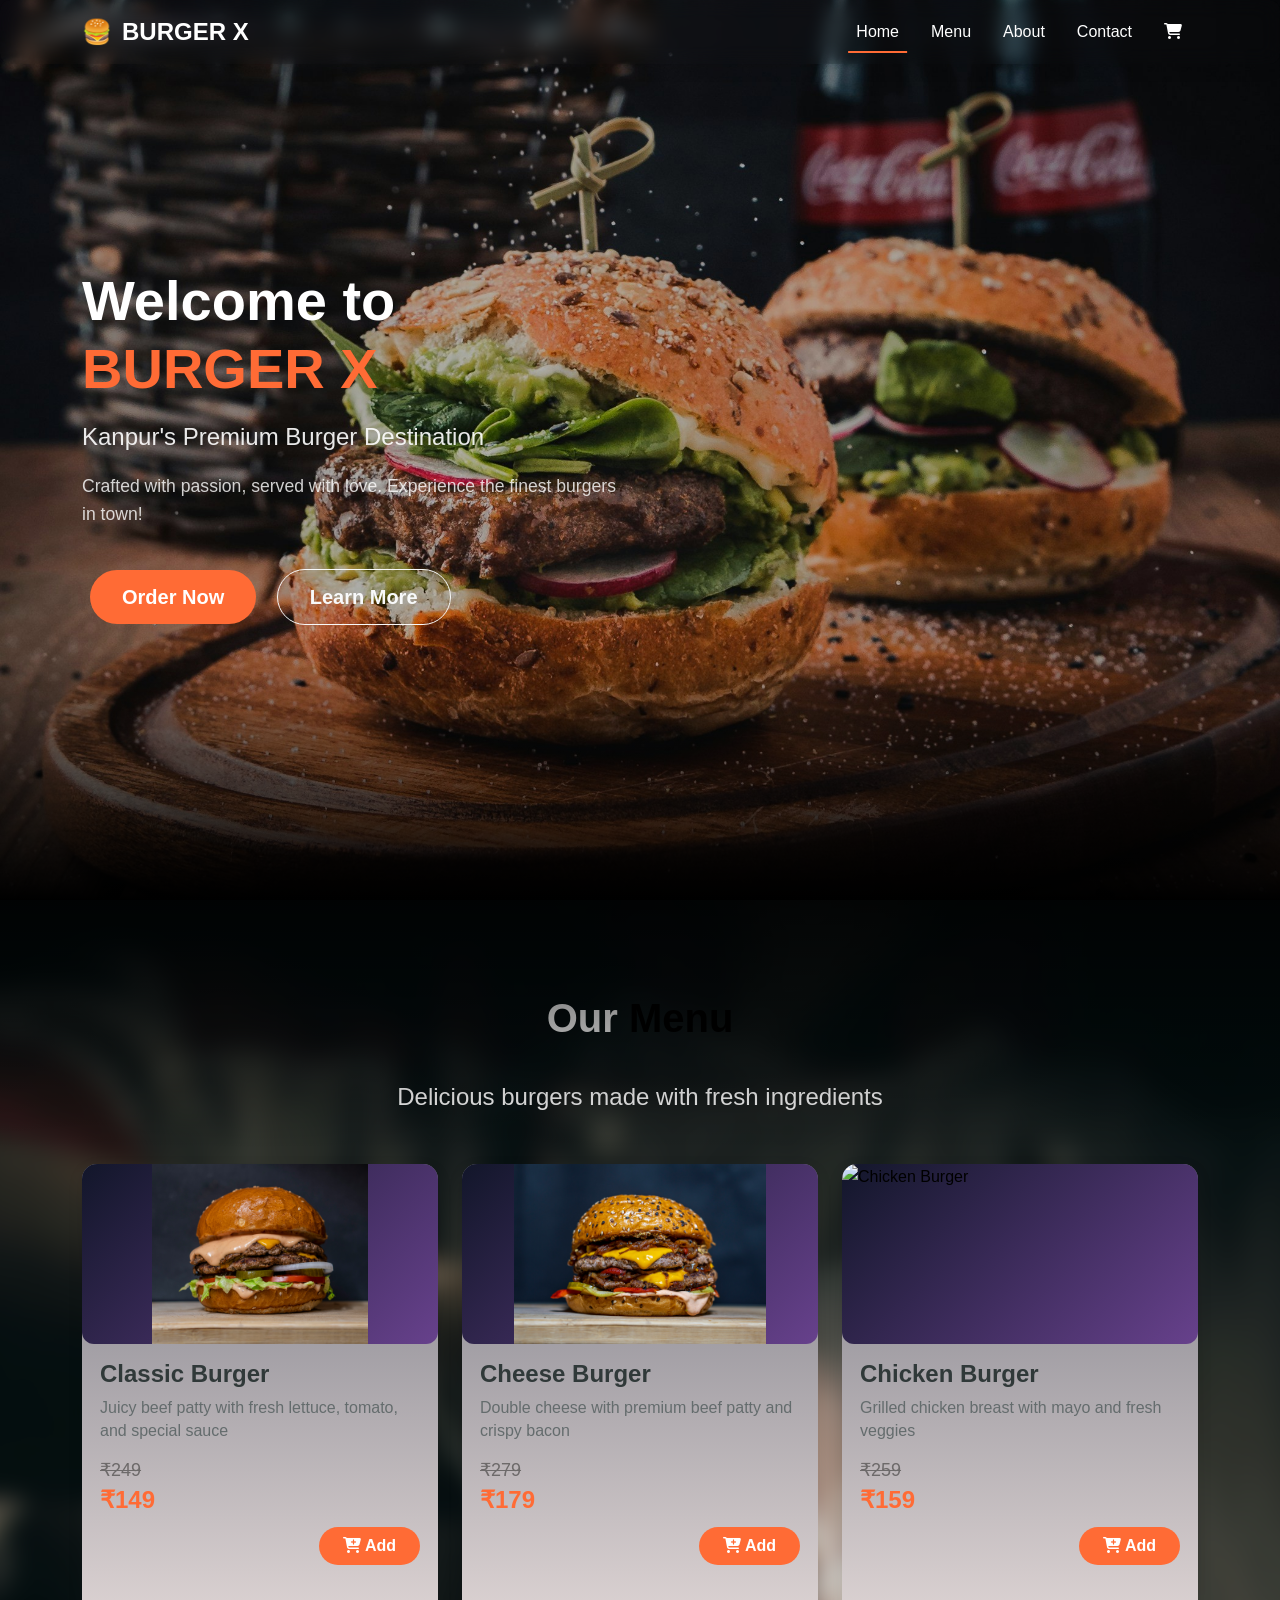
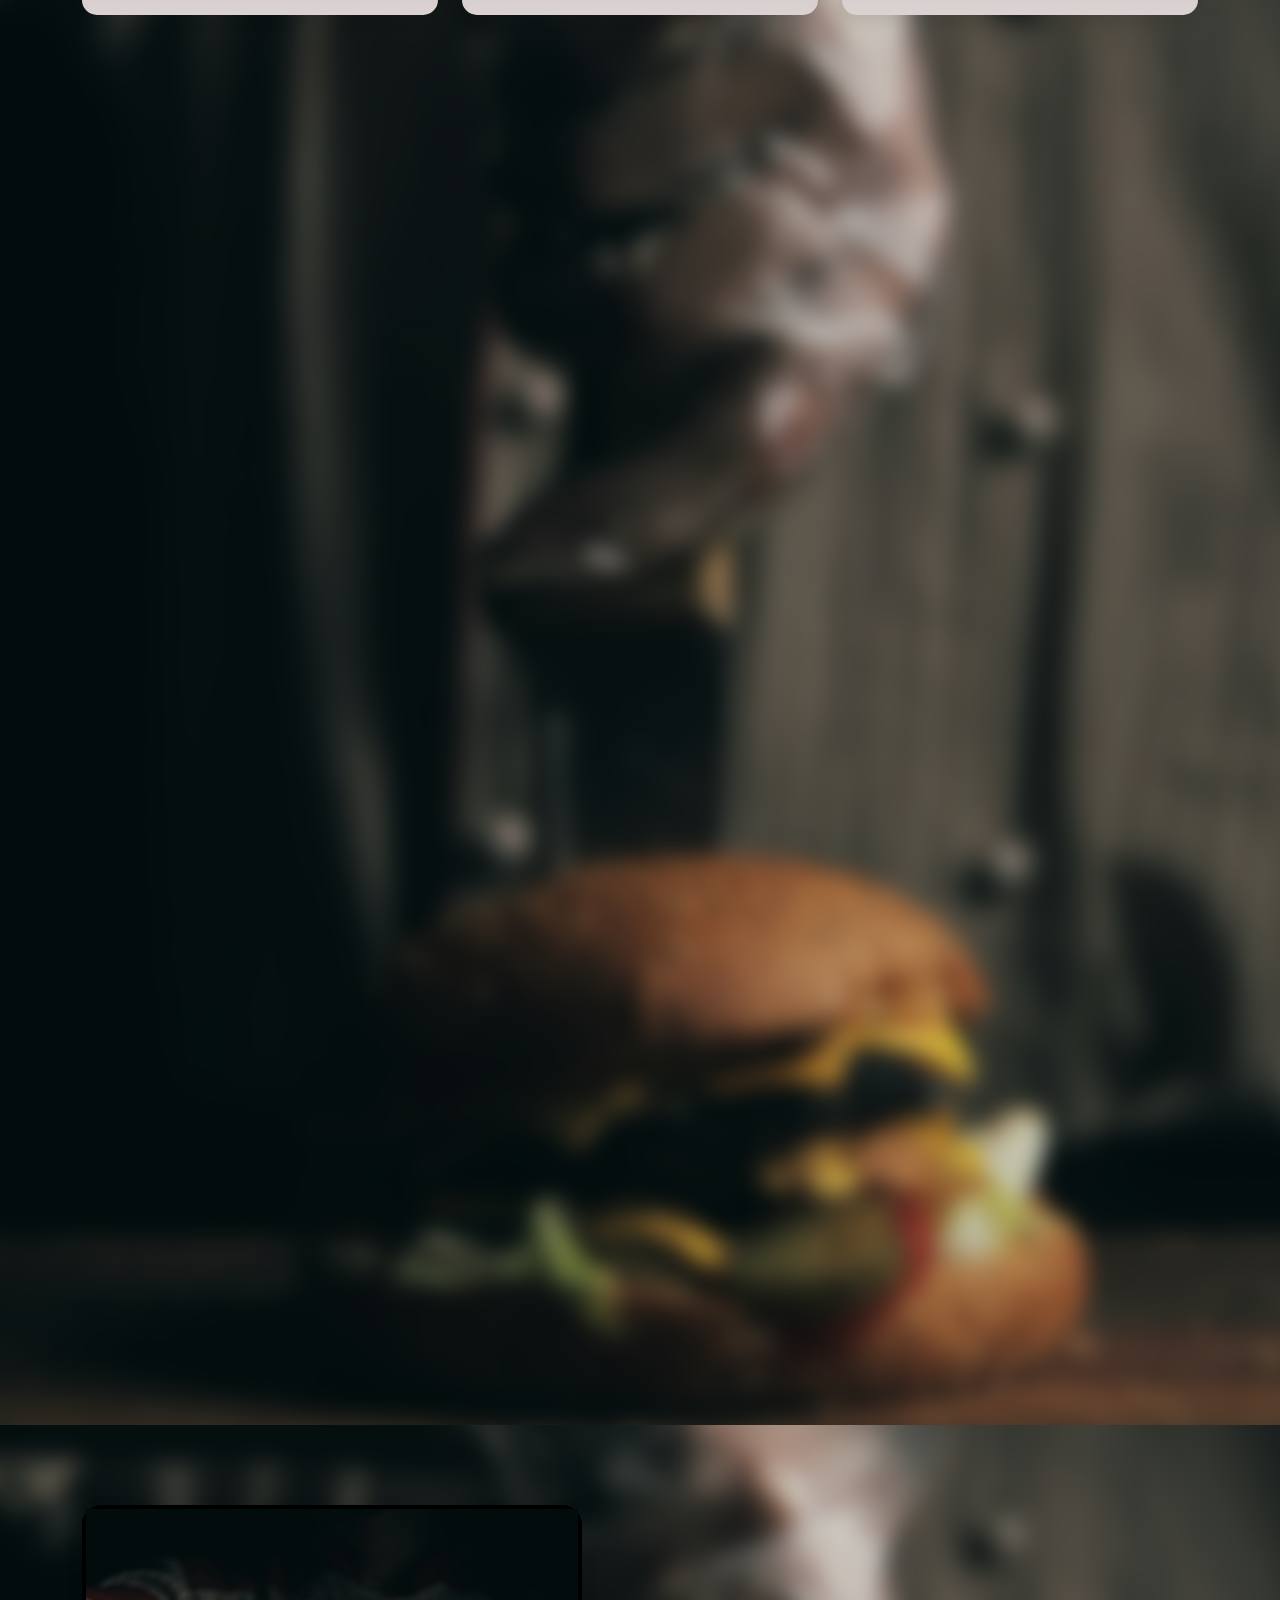
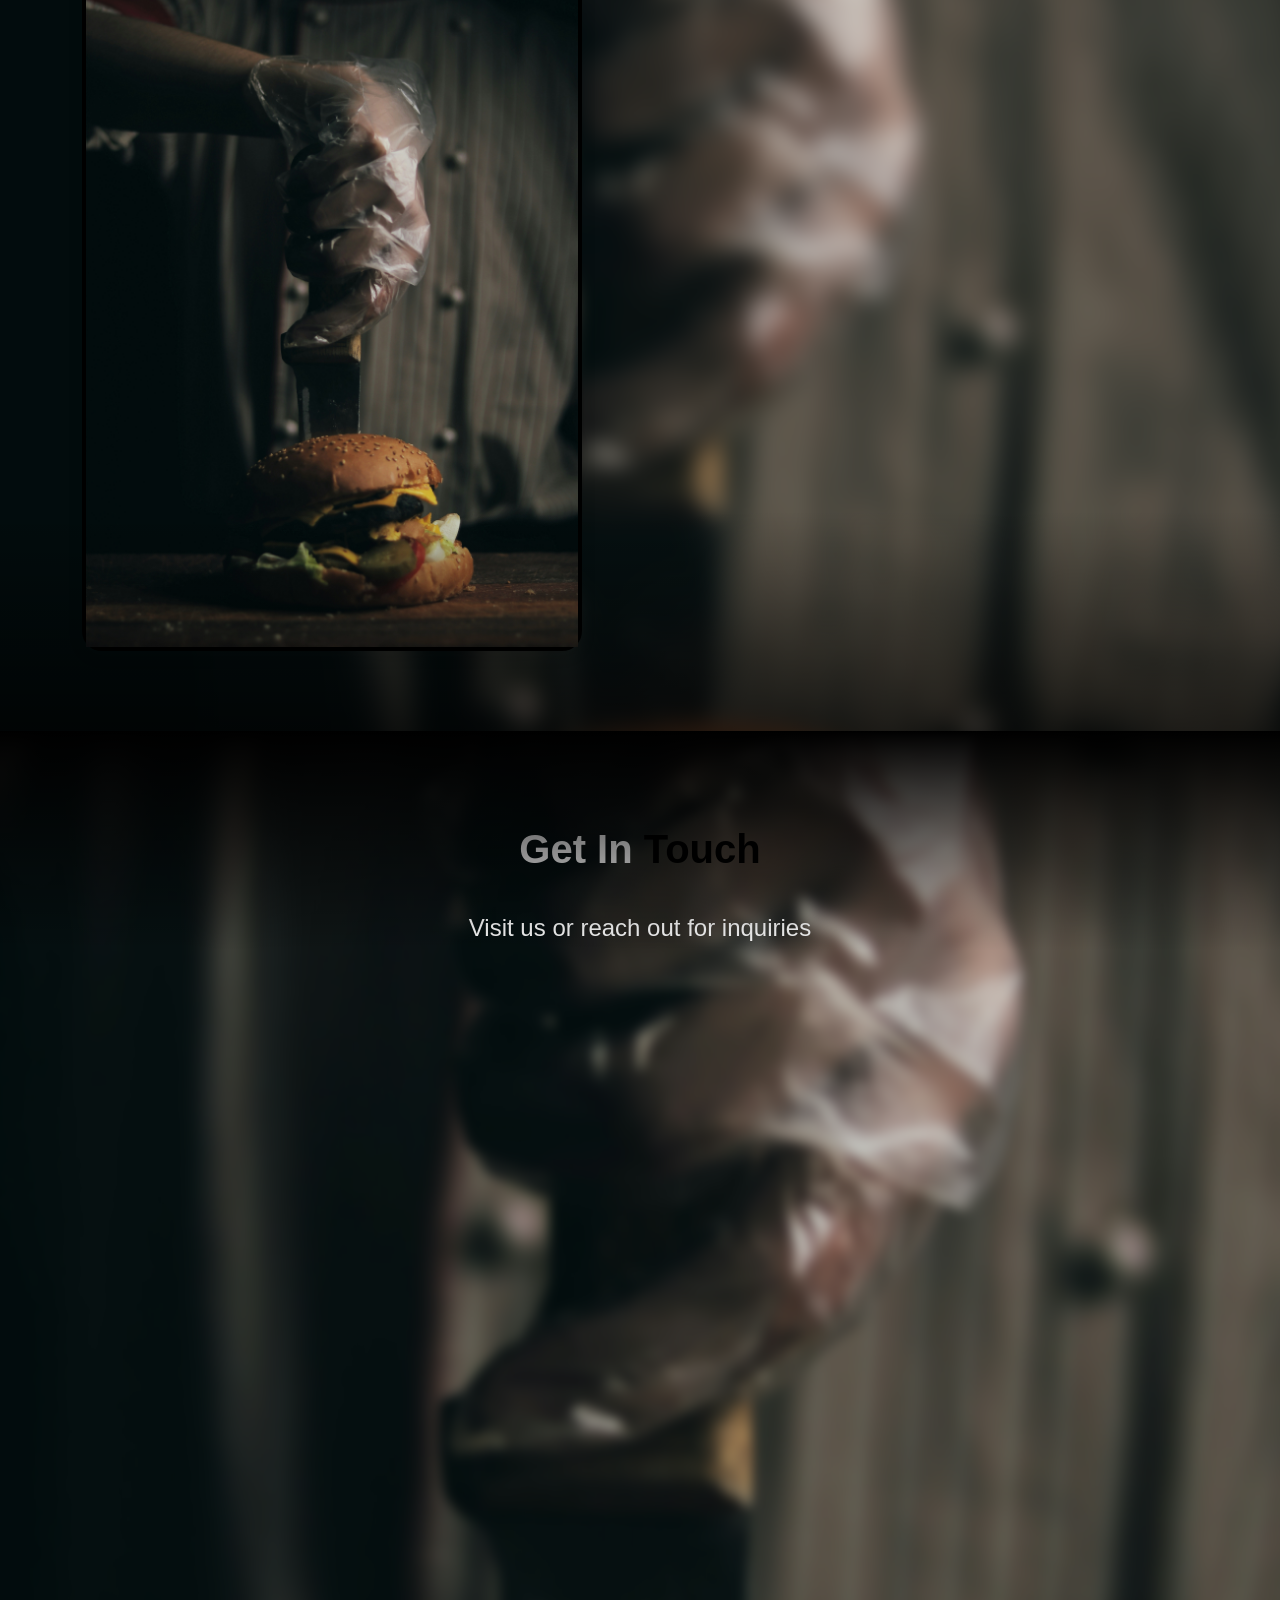
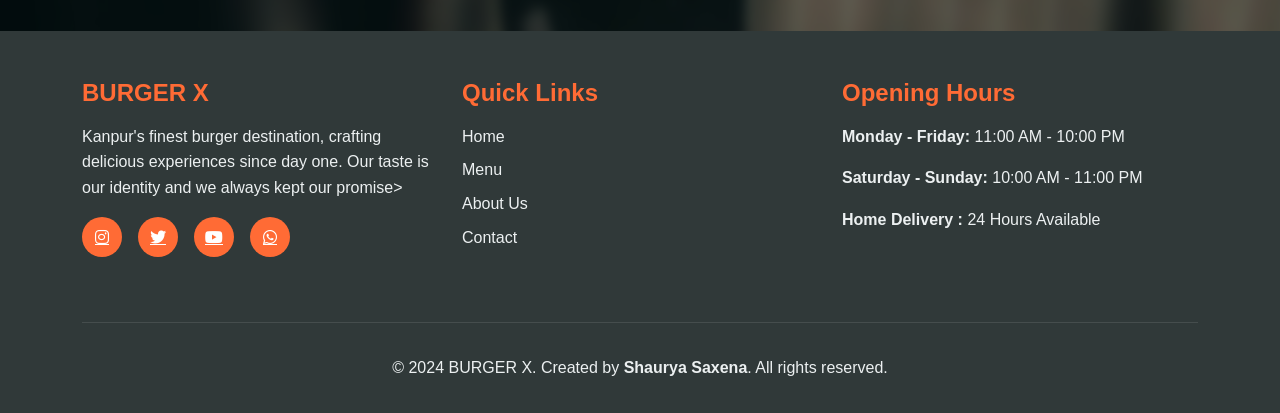
==== sindex.html @ 6ebd0a58 "system" ====
<!DOCTYPE html>
<html lang="en">
<head>
    <meta charset="UTF-8">
    <meta name="viewport" content="width=device-width, initial-scale=1.0">
    <title>S BURGER X | Premium Burgers in Kanpur</title>
    <link href="https://cdn.jsdelivr.net/npm/bootstrap@5.3.0/dist/css/bootstrap.min.css" rel="stylesheet">
    <link rel="stylesheet" href="https://cdnjs.cloudflare.com/ajax/libs/font-awesome/6.4.0/css/all.min.css">
    <link rel="stylesheet" href="style.css">
</head>
<body>
    <!-- Navbar -->
    <nav class="navbar navbar-expand-lg fixed-top">
        <div class="container">
            <a class="navbar-brand" href="#home">
              🍔
                <span class="brand-text">BURGER X</span>
            </a>
            <button class="navbar-toggler" type="button" id="navToggler">
                <span class="hamburger-icon">
                    <span></span>
                    <span></span>
                    <span></span>
                    
                </span>
            </button>
            <div class="collapse navbar-collapse" id="navbarNav">
                <ul class="navbar-nav ms-auto">
                    <li class="nav-item">
                        <a class="nav-link active" href="#home">Home</a>
                    </li>
                    <li class="nav-item">
                        <a class="nav-link" href="#menu">Menu</a>
                    </li>
                    <li class="nav-item">
                        <a class="nav-link" href="#about">About</a>
                    </li>
                    <li class="nav-item">
                        <a class="nav-link" href="#contact">Contact</a>
                    </li>
                    <li class="nav-item">
                        <a class="nav-link cart-link" href="#" id="cartBtn">
                            <i class="fas fa-shopping-cart"></i>
                            <span class="cart-badge" id="cartCount">0</span>
                        </a>
                    </li>
                </ul>
            </div>
        </div>
    </nav>

    <!-- Hero Section -->
    <section id="home" class="hero-section">
        <div class="container">
            <div class="row align-items-center">
                <div class="col-lg-6 hero-content">
                    <h1 class="hero-title animate-fade-in">Welcome to <span class="highlight">BURGER X</span></h1>
                    <p class="hero-subtitle animate-fade-in-delay">Kanpur's Premium Burger Destination</p>
                    <p class="hero-description animate-fade-in-delay-2">Crafted with passion, served with love. Experience the finest burgers in town!</p>
                    <div class="hero-buttons animate-fade-in-delay-3">
                        <a href="#menu" class="btn btn-primary btn-lg">Order Now</a>
                        <a href="#about" class="btn btn-outline-light btn-lg">Learn More</a>
                    </div>
                </div>
                <div class="col-lg-6 hero-image animate-slide-in">
                    <div class="burger-animation">
                  <div class="hero-image-wrapper">
                  <!-- <img src="mae-mu-I7A_pHLcQK8-unsplash.jpg" alt="" class="hero-image">
                </div> -->
                    </div>
                </div>
            </div>
        </div>
    </section>

    <!-- Menu Section -->
    <section id="menu" class="menu-section">
        <div class="container">
            <div class="section-header text-center">
                <button class="menu-btn">
                <h2 class="section-title">Our <strong class="sssm">Menu</strong></h2>
             </button>   <p class="section-subtitle">Delicious burgers made with fresh ingredients</p>
            </div>
            <div class="row" id="productContainer">
                <!-- Products will be dynamically loaded here -->
            </div>
        </div>
    </section>
<div class="blur-bridge"></div>
    <!-- About Section -->
    <section id="about" class="about-section">
        <div class="container">
            <div class="row align-items-center">
                <div class="col-lg-6">
                    <div class="about-image">
                        <div class="about-image-wrapper">
                           
                            <img src="sajad-nazeran-1iiPRVapgrw-unsplash.jpg" alt="About Image" >
                        
                        </div>
                    </div>
                </div>
                <div class="col-lg-6">
                    <div class="about-content">
                        <h2 class="section-title">About <span class="highlight">BURGER X</span></h2>
                        <p class="about-text">Founded by <strong>Shaurya Saxena</strong>,BURGER X is Kanpur's premier destination for gourmet burgers. Located in the Heart of Kanpur (208001), we pride ourselves on serving the finest quality burgers made with fresh, locally-sourced ingredients.</p>
                        <p class="about-text">Our passion for creating the perfect burger drives everything we do. From classic favorites to innovative creations, each burger is crafted with care and attention to detail.focuses on the delicious food (fresh ingredients, unique flavors, juicy patties, toppings like caramelized onions/sauces), the experience (cozy atmosphere, great service, storytelling), and marketing (social media buzz with captions like "burger o'clock," promotions, local events, behind-the-scenes glimpses) to build a strong brand that attracts customers seeking both quality and fun</p>
                        <div class="about-stats">
                            <div class="stat-item">
                                <h3>500+</h3>
                                <p>Happy Customers</p>
                            </div>
                            <div class="stat-item">
                                <h3>15+</h3>
                                <p>Burger Varieties</p>
                            </div>
                            <div class="stat-item">
                                <h3>4.8★</h3>
                                <p>Customer Rating</p>
                            </div>
                        </div>
                    </div>
                </div>
            </div>
        </div>
    </section>
<div class="blur-bridge"></div>
    <!-- Contact Section -->
    <section id="contact" class="contact-section">
        <div class="container">
            <div class="section-header text-center">
                <button class="touch-btn">
                <h2 class="section-title">Get In <strong style="color: black;">Touch</strong></h2>
               </button> <p class="section-subtitle">Visit us or reach out for inquiries</p>
            </div>
            <div class="row">
                <div class="col-lg-4 col-md-6 mb-4">
                    <div class="contact-card">
                        <div class="contact-icon">
                            <i class="fas fa-map-marker-alt"></i>
                        </div>
                        <h4>Location</h4>
                        <p>BURGER X<br>Kanpur, Uttar Pradesh<br>PIN: 208001</p>
                    </div>
                </div>
                <div class="col-lg-4 col-md-6 mb-4">
                    <div class="contact-card">
                        <div class="contact-icon">
                            <i class="fas fa-phone"></i>
                        </div>
                        <h4>Phone</h4>
                        <p>+91 98765 43210<br>+91 87654 32109</p>
                    </div>
                </div>
                <div class="col-lg-4 col-md-6 mb-4">
                    <div class="contact-card">
                        <div class="contact-icon">
                            <i class="fas fa-envelope"></i>
                        </div>
                        <h4>Email</h4>
                        <p>info@burgerx.com<br>shaurya@burgerx.com</p>
                    </div>
                </div>
            </div>
        </div>
    </section>

    <!-- Footer -->
    <footer class="footer">
        <div class="container">
            <div class="row">
                <div class="col-lg-4 mb-4">
                    <h4 class="footer-title">BURGER X</h4>
                    <p>Kanpur's finest burger destination, crafting delicious experiences since day one. Our taste is our identity and we always kept our promise></p>
                    <div class="social-links">
                         <a href="https://www.instagram.com/_shaudit__saxena_"><i class="fab fa-instagram"></i></a>
                        <a href="https://twitter.com/@Shaurya_261106"><i class="fab fa-twitter"></i></a>
                        <a href="https://www.youtube.com/@beautifulnature76"><i class="fab fa-youtube"></i></a>
                       <a href="https://wa.me/917839256353"
                        target="_blank"
                             rel="noopener noreferrer"
                                 aria-label="WhatsApp"
                                     class="whatsapp-icon"><i class="fab fa-whatsapp"></i></a>
                    </div>
                </div>
                <div class="col-lg-4 mb-4">
                    <h4 class="footer-title">Quick Links</h4>
                    <ul class="footer-links">
                        <li><a href="#home">Home</a></li>
                        <li><a href="#menu">Menu</a></li>
                        <li><a href="#about">About Us</a></li>
                        <li><a href="#contact">Contact</a></li>
                    </ul>
                </div>
                <div class="col-lg-4 mb-4">
                    <h4 class="footer-title">Opening Hours</h4>
                    <p><strong>Monday - Friday:</strong> 11:00 AM - 10:00 PM</p>
                    <p><strong>Saturday - Sunday:</strong> 10:00 AM - 11:00 PM</p>
                    
                    <p><strong>Home Delivery : </strong> 24 Hours Available</p>
                </div>
            </div>
            <div class="footer-bottom">
                <p>&copy; 2024 BURGER X. Created by <strong>Shaurya Saxena</strong>. All rights reserved.</p>
            </div>
        </div>
    </footer>

    <!-- Cart Modal -->
    <div class="modal fade" id="cartModal" tabindex="-1">
        <div class="modal-dialog modal-dialog-scrollable modal-lg">
            <div class="modal-content">
                <div class="modal-header">
                    <h5 class="modal-title">Your Cart</h5>
                    <button type="button" class="btn-close" data-bs-dismiss="modal"></button>
                </div>
                <div class="modal-body">
                    <div id="cartItems"></div>
                    <div class="cart-empty" id="emptyCart" style="display: none;">
                        <i class="fas fa-shopping-cart"></i>
                        <p>Your cart is empty</p>
                    </div>
                </div>
                <div class="modal-footer">
                    <div class="cart-total">
                        <h4>Total: ₹<span id="cartTotal">0</span></h4>
                    </div>
                    <button type="button" class="btn btn-secondary" data-bs-dismiss="modal">Continue Shopping</button>
                    <button type="button" class="btn btn-primary" id="checkoutBtn">Checkout</button>
                </div>
            </div>
        </div>
    </div>

    <script src="https://cdn.jsdelivr.net/npm/bootstrap@5.3.0/dist/js/bootstrap.bundle.min.js"></script>
    <script src="script.js"></script>
</body>
</html>
---- style.css ----
/* ===== ROOT VARIABLES ===== */
:root {
    --ultra-color: #1f1c1c;
    --primary-color: #ff6b35;
    --secondary-color: #f7931e;
    --dark-color: #303939;
    --light-color: #ecf0f1;
    --white: #ffffff;
    --success-color: #27ae60;
    --danger-color: #e74c3c;
    --shadow: 0 5px 15px rgba(19, 18, 18, 0.1);
    --shadow-hover: 0 10px 30px rgba(52, 47, 47, 0.15);
    --transition: all 0.3s ease;
}

/* ===== GLOBAL STYLES ===== */
* {
    margin: 0;
    padding: 0;
    box-sizing: border-box;
 }

body {
    font-family: 'Segoe UI', Tahoma, Geneva, Verdana, sans-serif;
     color: var(--dark-colo); 
    line-height: 1.6;

  
}

html {
    scroll-behavior: smooth;
}

section {
    padding: 80px 0;
}

.highlight {
    color: var(--primary-color);
}

/* ===== NAVBAR ===== */
.navbar {
    border-radius: 10.5px;
    background: transparent;
    backdrop-filter: blur(10px);
    box-shadow: var(--shadow);
    padding: 0.5rem 0;
    transition: var(--transition);
    border: solid px black;
}

.navbar-brand {
    display: flex;
    align-items: center;
    gap: 10px;
    font-weight: bold;
    font-size: 1.5rem;
    color: var(--white) !important;
}

.brand-icon {
    font-size: 2rem;
    animation: bounce 2s infinite;
}

@keyframes bounce {
    0%, 100% { transform: translateY(0); }
    50% { transform: translateY(-10px); }
}

.navbar-toggler {
    border: none;
    padding: 0;
    width: 30px;
    height: 30px;
    position: relative;
    cursor: pointer;
}

.navbar-toggler:focus {
    box-shadow: none;
}

.hamburger-icon {
    display: block;
    width: 100%;
    height: 100%;
    position: relative;
}

.hamburger-icon span {
    display: block;
    position: absolute;
    height: 3px;
    width: 100%;
    background: var(--primary-color);
    border-radius: 3px;
    opacity: 1;
    left: 0;
    transform: rotate(0deg);
    transition: .25s ease-in-out;
}

.hamburger-icon span:nth-child(1) {
    top: 0px;
}

.hamburger-icon span:nth-child(2) {
    top: 10px;
}

.hamburger-icon span:nth-child(3) {
    top: 20px;
}

.navbar-toggler.active .hamburger-icon span:nth-child(1) {
    top: 10px;
    transform: rotate(135deg);
}

.navbar-toggler.active .hamburger-icon span:nth-child(2) {
    opacity: 0;
    left: -60px;
}

.navbar-toggler.active .hamburger-icon span:nth-child(3) {
    top: 10px;
    transform: rotate(-135deg);
}

.nav-link {
    color: var(--white) !important;
    font-weight: 500;
    padding: 0.5rem 1rem !important;
    transition: var(--transition);
    position: relative;
}

.nav-link::after {
    content: '';
    position: absolute;
    bottom: 0;
    left: 50%;
    width: 0;
    height: 2px;
    background: var(--primary-color);
    transition: var(--transition);
    transform: translateX(-50%);
}

.nav-link:hover::after,
.nav-link.active::after {
    width: 80%;
}

.cart-link {
    position: relative;
}


.cart-item-image img {
  width: 20px;
  height: 20px;
  object-fit: cover;
}



.cart-badge {
    position: absolute;
    top: 0;
    right: 5px;
    background: var(--primary-color);
    color: var(--white);
    border-radius: 50%;
    width: 20px;
    height: 20px;
    display: flex;
    align-items: center;
    justify-content: center;
    font-size: 0.75rem;
    font-weight: bold;
}

/* ===== HERO SECTION ===== */
.hero-section {
    /* background: linear-gradient(135deg, #667eea 0%, #764ba2 100%);
   */  background-image:url(mae-mu-I7A_pHLcQK8-unsplash2222222.jpg);
    background-repeat: no-repeat;
    background-size: cover;
    background-position-x: center;
    color: var(--white); 
    min-height: 100vh;
    display: flex;
    align-items: center;
    padding-top: 80px;
    position: relative;
    overflow: hidden;
    object-fit: cover;
}
img {
    width: 100%;
    height: 100%;
    object-fit: cover; /* This is the <img> equivalent of background-size: cover */
}

.hero-section::before {
    content: '';
    position: absolute;
    top: 0;
    left: 0;
    right: 0;
    bottom: 0;
    /* background: url('data:image/svg+xml,<svg xmlns="http://www.w3.org/2000/svg" viewBox="0 0 1440 320"><path fill="%23ffffff" fill-opacity="0.1" d="M0,96L48,112C96,128,192,160,288,160C384,160,480,128,576,112C672,96,768,96,864,112C960,128,1056,160,1152,160C1248,160,1344,128,1392,112L1440,96L1440,320L1392,320C1344,320,1248,320,1152,320C1056,320,960,320,864,320C768,320,672,320,576,320C480,320,384,320,288,320C192,320,96,320,48,320L0,320Z"></path></svg>');
    background-size: cover;
    background-position: bottom; */
}
.hero-section::after {
  content: "";
  position: absolute;
  left: 0;
  right: 0;
  bottom: 0;
  height: 250px;

  background: linear-gradient(
    to bottom,
    rgba(0, 0, 0, 0),
    rgba(0, 0, 0, 20)
  );

  pointer-events: none;
  z-index: 0;
}

.hero-content {
    position: relative;
    z-index: 2;
}

.hero-title {
    font-size: 3.5rem;
    font-weight: bold;
    margin-bottom: 1rem;
}

.hero-subtitle {
    font-size: 1.5rem;
    margin-bottom: 1rem;
    opacity: 0.9;
}

.hero-description {
    font-size: 1.1rem;
    margin-bottom: 2rem;
    opacity: 0.8;
}

.hero-buttons .btn {
    margin: 0.5rem;
    padding: 0.75rem 2rem;
    border-radius: 50px;
    font-weight: 600;
    transition: var(--transition);
}

.btn-primary {
    background: var(--primary-color);
    border: none;
}

.btn-primary:hover {
    background: var(--secondary-color);
    transform: translateY(-3px);
    box-shadow: var(--shadow-hover);
}

.btn-outline-light:hover {
    transform: translateY(-3px);
    box-shadow: var(--shadow-hover);
}

.burger-animation {
    text-align: center;
}

.burger-emoji {
    font-size: 15rem;
    display: inline-block;
    animation: rotate 10s linear infinite;
}

@keyframes rotate {
    from { transform: rotate(0deg); }
    to { transform: rotate(360deg); }
}

/* ===== ANIMATIONS ===== */
.animate-fade-in {
    animation: fadeIn 1s ease-in;
}

.animate-fade-in-delay {
    animation: fadeIn 1s ease-in 0.3s backwards;
}

.animate-fade-in-delay-2 {
    animation: fadeIn 1s ease-in 0.6s backwards;
}

.animate-fade-in-delay-3 {
    animation: fadeIn 1s ease-in 0.9s backwards;
}

.animate-slide-in {
    animation: slideIn 1s ease-out;
}

@keyframes fadeIn {
    from {
        opacity: 0;
        transform: translateY(20px);
    }
    to {
        opacity: 1;
        transform: translateY(0);
    }
}

@keyframes slideIn {
    from {
        opacity: 0;
        transform: translateX(100px);
    }
    to {
        opacity: 1;
        transform: translateX(0);
    }
}

/* ===== SECTION HEADER ===== */
.section-header {
    margin-bottom: 3rem;
}

.section-title {
    font-size: 2.5rem;
    font-weight: bold;
    margin-bottom: 1rem;
}

.section-subtitle {
    margin-top: 20px;
    font-size: 1.5rem;
    color: #f8f8f8;
}

/* ===== MENU SECTION ===== */
.menu-section {
     position: relative;
  min-height: 100vh;
  overflow: hidden;
}

.menu-section::before {
  content: "";
  position: absolute;
  inset: 0;
  background-image: url("sajad-nazeran-1iiPRVapgrw-unsplash.jpg");
  background-size: cover;
  background-position: center;
  filter: blur(10px);
  object-fit: contain;
  transform: scale(1.1); /* prevents edge blur cut */
  z-index: -1;
  
  
}
.menu-section::after {
  content: "";
  position: absolute;
  left: 0;
  right: 0;
  top: 0;
  height: 250px;

  background: linear-gradient(
    to top,
    rgba(0, 0, 0, 0),
    rgba(0, 0, 0, 0.75)
  );

  pointer-events: none;
  z-index: 0;
}

.menu-btn{
     padding: 14px 24px 0px 24px ;
  border-radius: 999px;
  border: none;
  background: linear-gradient(135deg, var(--primary-color));
  color: white;
  font-size: 16px;
  font-weight: 300;
  cursor: pointer;
  transition: all 0.3s ease;

}
.sssm{
    color: black;
    font-weight: 700;
}
.product-card {
    background: linear-gradient(#7d7d87 0%, #dbd2d2 100%);
    border-radius: 15px;
    overflow: hidden;
    box-shadow: var(--shadow);
    transition: var(--transition);
    margin-bottom: 2rem;
    height: 100%;

}

.product-card:hover {
    transform: translateY(-10px);
    box-shadow: var(--shadow-hover);
}

/* .product-image {
    width: 100%;
    height: 250px;
    display: flex;
    align-items: center;
    justify-content: center;
    background-image: url(food-burger-606450.jpeg);
    font-size: 8rem;
} */
.product-image {
  width: 100%;
  height: 180px;              /* adjust height as you like */
  display: flex;
  align-items: center;
  justify-content: center;
  overflow: hidden;           /* prevents overflow */
 background: linear-gradient(135deg, #12162a 0%, #67418c 100%);
     /* optional */
  border-radius: 12px;
}

.product-image img {
  width: 100%;
  height: 100%;
  object-fit: contain;        /* FULL image visible */
}

.product-body {
    margin: auto;
   padding: 16px 18px 10px;
      line-height: 1.4;     /* reduce height */
  margin-bottom: 8px;  
}

.product-title {
    font-size: 1.5rem;
    font-weight: bold;
    margin-bottom: 0.5rem;
    color: var(--dark-color);
}

.product-description {
    color: #646c6d;
    margin-bottom: 1rem;
}

.product-footer {
    display: flex;
     flex-direction: column;   /* KEY PART */
    justify-content: space-between;
    align-items:first baseline;
}
.product-extra{
      color: #6d6a6a;
  font-size: 18px;
  text-decoration: line-through;

}
.product-price {
    font-size: 1.5rem;
    font-weight: bold;
    color: var(--primary-color);
}
.product-foot-btn{
    margin-top:10px;
    display:flex;
    justify-content:right;
}
.btn-add-cart {
    background: var(--primary-color);
    color: var(--white);
    border: none;
    padding: 0.5rem 1.5rem;
    border-radius: 50px;
    font-weight: 600;
    transition: var(--transition);
    margin-bottom: 0px;
    
   
}

.btn-add-cart:hover {
    background: var(--secondary-color);
    transform: scale(1.05);
}

/* ===== ABOUT SECTION ===== */
.about-section {
     position: relative;
  min-height: 100vh;
  overflow: hidden;
}
.about-section::before {
  content: "";
  position: absolute;
  inset: 0;
  background-image: url("sajad-nazeran-1iiPRVapgrw-unsplash.jpg");
  background-size: cover;
  background-position: center;
  height: 100%;
  width: 100%;
  filter: blur(10px);
  object-fit: contain;
  transform: scale(1.1); /* prevents edge blur cut */
  z-index: -1;
}


.about-section::after {
  content: "";
  position: absolute;
  left: 0;
  right: 0;
  bottom: 0;
  height: 220px;

  background: linear-gradient(
    to bottom,
    rgba(0, 0, 0, 0),
    rgba(0, 0, 0, 0.65)
  );

  pointer-events: none;
  z-index: 0;
}



.about-image-wrapper {
    border: 4px solid;
    border-radius: 20px;
    width: 100%;
    max-width: 500px;
    height: auto;
    object-fit: contain;
    /* background: linear-gradient(135deg, #667eea 0%, #764ba2 100%);
  */ ; 
    display: flex;
    align-items: center;
    justify-content: center;
    box-shadow: var(--shadow);
}

.about-emoji {
    font-size: 12rem;
}

.about-text {
    font-size: 1.3rem;
    margin-bottom: 1.5rem;
    color: #ffffff;
    text-size-adjust: initial;
}

.about-stats {
    display: flex;
    gap: 2rem;
    margin-top: 2rem;
}

.stat-item {
    text-align: center;
}

.stat-item h3 {
    font-size: 2rem;
    color: var(--primary-color);
    font-weight: bold;
    margin-bottom: 0.5rem;
}

.stat-item p {
    color: #ffffff;
}


/* ===== CONTACT SECTION ===== */
.contact-section {
     position: relative;
  min-height: 100vh;
  overflow: hidden;
}
.contact-section::after {
  content: "";
  position: absolute;
  left: 0;
  right: 0;
  top: 0;
  height: 220px;

  background: linear-gradient(
    to top,
    rgba(0, 0, 0, 0),
    rgba(0, 0, 0, 1.65)
  );

  pointer-events: none;
  z-index: 0;
}

.contact-section::before {
  content: "";
  position: absolute;
  inset: 0;
  background-image: url("sajad-nazeran-1iiPRVapgrw-unsplash.jpg");
  background-size: cover;
  background-position: center;
  filter: blur(4px);
  object-fit: contain;
  transform: scale(1.5); /* prevents edge blur cut */
  
  pointer-events: none;
  z-index: -1;
}
.touch-btn {
   padding: 14px 24px 0px 24px ;
  border-radius: 999px;
  border: none;
  background: linear-gradient(135deg, var(--primary-color));
  color: white;
  font-size: 16px;
  font-weight: 600;
  cursor: pointer;
  transition: all 0.3s ease;
}
.touch-btn:hover {
  transform: translateY(-2px);
  box-shadow: 0 12px 30px rgba(255, 61, 0, 0.35);
}
.contact-card {
    background: linear-gradient(135deg, #667297 0%, #473a54 100%);
    padding: 2rem;
    border-radius: 15px;
    text-align: center;
    box-shadow: var(--shadow);
    transition: var(--transition);
    height: 100%;
}

.contact-card:hover {
    transform: translateY(-10px);
    box-shadow: var(--shadow-hover);
}

.contact-icon {
    width: 80px;
    height: 80px;
    margin: 0 auto 1.5rem;
    background: linear-gradient(135deg, #192768 0%, #764ba2 100%);
    border-radius: 50%;
    display: flex;
    align-items: center;
    justify-content: center;
    font-size: 2rem;
    color: var(--white);
}

.contact-card h4 {
    font-weight: bold;
    margin-bottom: 1rem;
    color: black;
} */

.contact-card p {
    color: #ffffff;
    margin: 0;
}

/* ===== FOOTER ===== */
.footer {
    background: var(--dark-color);
    color: var(--light-color);
    padding: 3rem 0 1rem;
}

.footer-title {
    color: var(--primary-color);
    margin-bottom: 1rem;
    font-weight: bold;
}

.social-links {
    display: flex;
    gap: 1rem;
    margin-top: 1rem;
}

.social-links a {
    width: 40px;
    height: 40px;
    background: var(--primary-color);
    color: var(--white);
    display: flex;
    align-items: center;
    justify-content: center;
    border-radius: 50%;
    transition: var(--transition);
}

.social-links a:hover {
    background: var(--secondary-color);
    transform: translateY(-3px);
}

.footer-links {
    list-style: none;
    padding: 0;
}

.footer-links li {
    margin-bottom: 0.5rem;
}

.footer-links a {
    color: var(--light-color);
    text-decoration: none;
    transition: var(--transition);
}

.footer-links a:hover {
    color: var(--primary-color);
    padding-left: 5px;
}

.footer-bottom {
    text-align: center;
    margin-top: 2rem;
    padding-top: 2rem;
    border-top: 1px solid rgba(255, 255, 255, 0.1);
}

/* ===== CART MODAL ===== */
.cart-item {
    display: flex;
    align-items: center;
    padding: 1rem;
    border-bottom: 1px solid var(--light-color);
    gap: 1rem;
}

.cart-item-image {
    font-size: 3rem;
    width: 80px;
    height: 80px;
    display: flex;
    align-items: center;
    justify-content: center;
    background: linear-gradient(135deg, #667eea 0%, #764ba2 100%);
    border-radius: 10px;
}

.cart-item-details {
    flex: 1;
}

.cart-item-title {
    font-weight: bold;
    margin-bottom: 0.5rem;
}

.cart-item-price {
    color: var(--primary-color);
    font-weight: bold;
}

.cart-item-controls {
    display: flex;
    align-items: center;
    gap: 1rem;
}

.quantity-controls {
    display: flex;
    align-items: center;
    gap: 0.5rem;
}


.quantity-btn {
    width: 30px;
    height: 30px;
    border: none;
    background: var(--primary-color);
    color: var(--white);
    border-radius: 5px;
    cursor: pointer;
    transition: var(--transition);
}

.quantity-btn:hover {
    background: var(--secondary-color);
}

.quantity-display {
    font-weight: bold;
    min-width: 30px;
    text-align: center;
}

.remove-btn {
    background: var(--danger-color);
    color: var(--white);
    border: none;
    padding: 0.5rem 1rem;
    border-radius: 5px;
    cursor: pointer;
    transition: var(--transition);
}

.remove-btn:hover {
    background: #c0392b;
}

.cart-empty {
    text-align: center;
    padding: 3rem;
    color: #7f8c8d;
}

.cart-empty i {
    font-size: 5rem;
    margin-bottom: 1rem;
}

.cart-total {
    flex: 1;
}

.cart-total h4 {
    color: var(--primary-color);
    font-weight: bold;
}

/* ===== RESPONSIVE ===== */

/* For wide Desktop screens */
@media (min-width: 1024px) {
    .hero-section {
        background-position: center 70%; /* Shifts the image slightly up/down */
    }
}

/* For Mobile screens */
@media (max-width: 768px) {
    .hero-section {
        background-size: cover;
        background-position: center;
    }
}
@media (max-width: 768px) {
    .hero-title {
        font-size: 2rem;
    }
    
    .hero-subtitle {
        font-size: 1.2rem;
    }
    
    .section-title {
        font-size: 2rem;
    }

    .burger-emoji {
        font-size: 8rem;
    }

    .about-emoji {
        font-size: 8rem;
    }
    
    .about-image-wrapper {
        height: 300px;
    }
    
    .cart-item {
        flex-direction: column;
        text-align: center;
    }
}

@media (max-width: 576px) {
    .hero-buttons .btn {
        display: block;
        width: 100%;
        margin: 0.5rem 0;
    }
    
    .product-image {
        height: 200px;
        font-size: 6rem;
    }
    
    .about-stats {
        gap: 1rem;
    }
    
    .stat-item h3 {
        font-size: 1.5rem;
    }
}
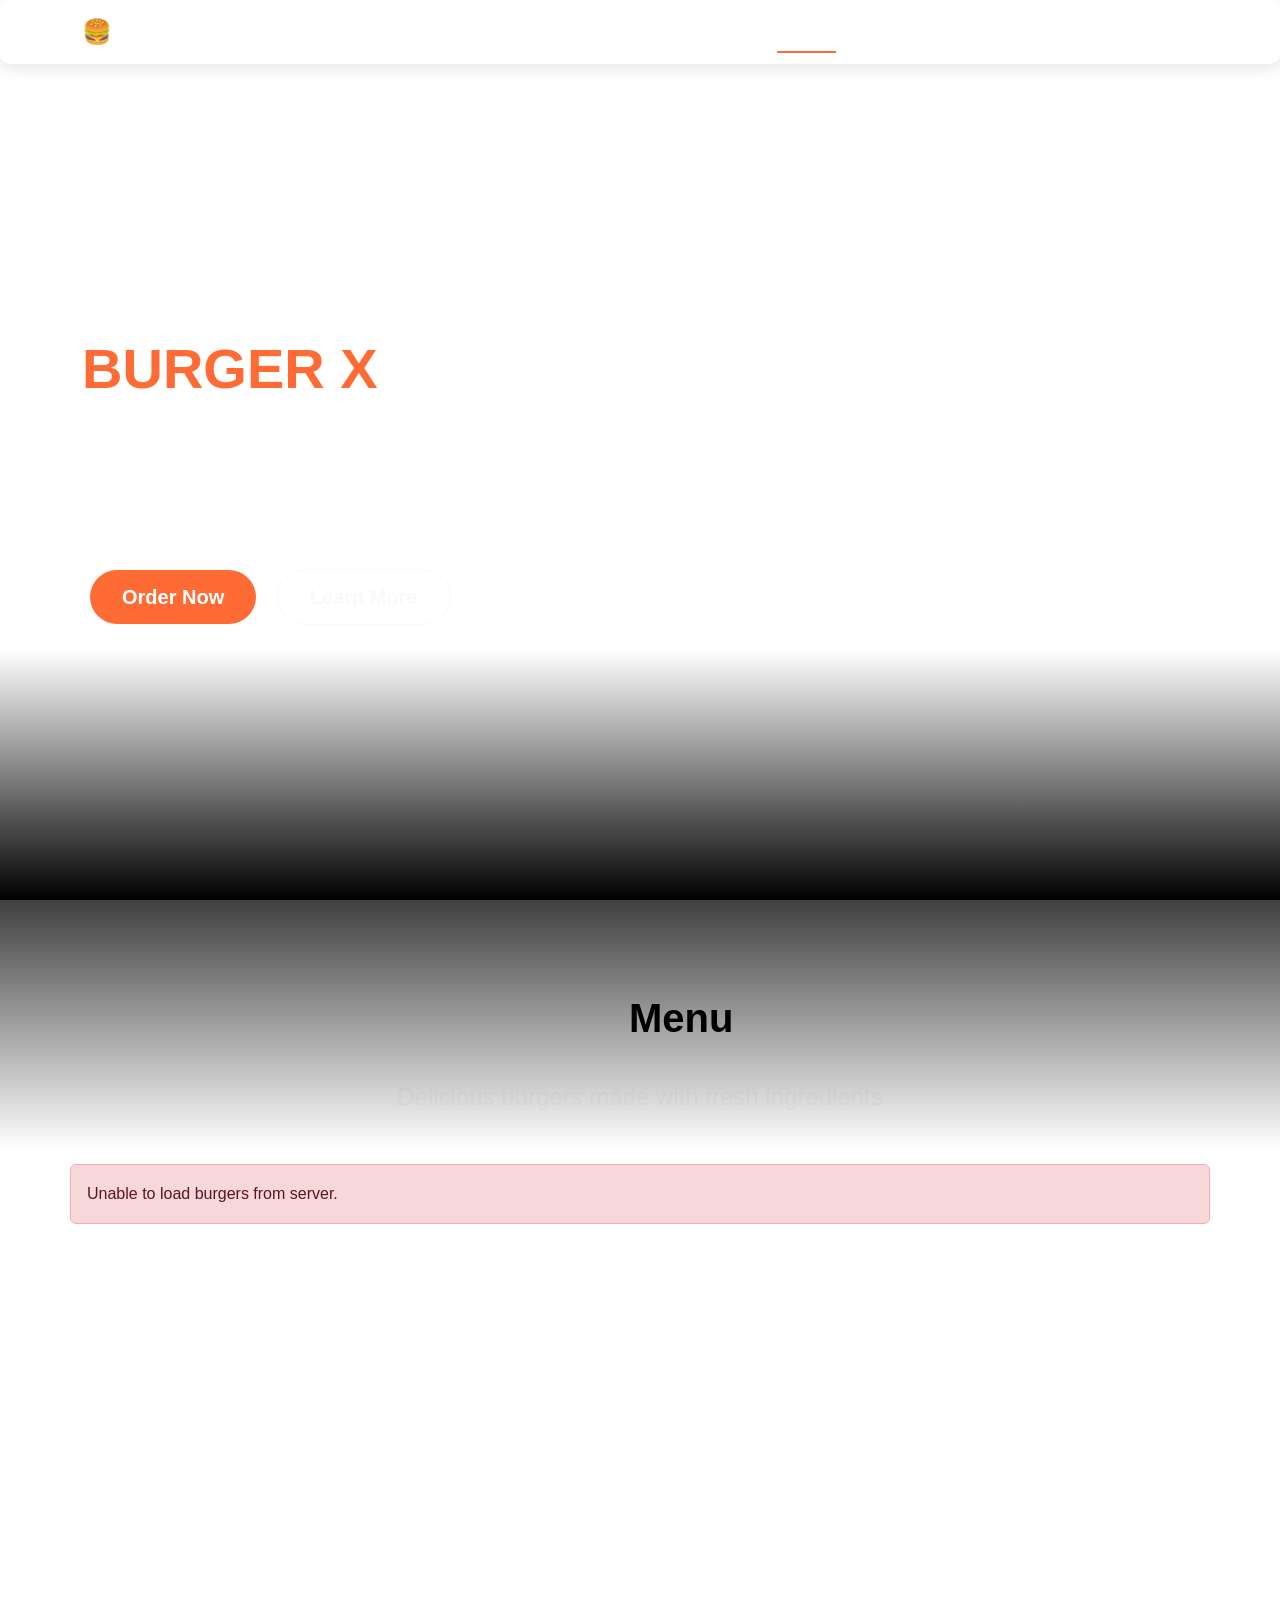
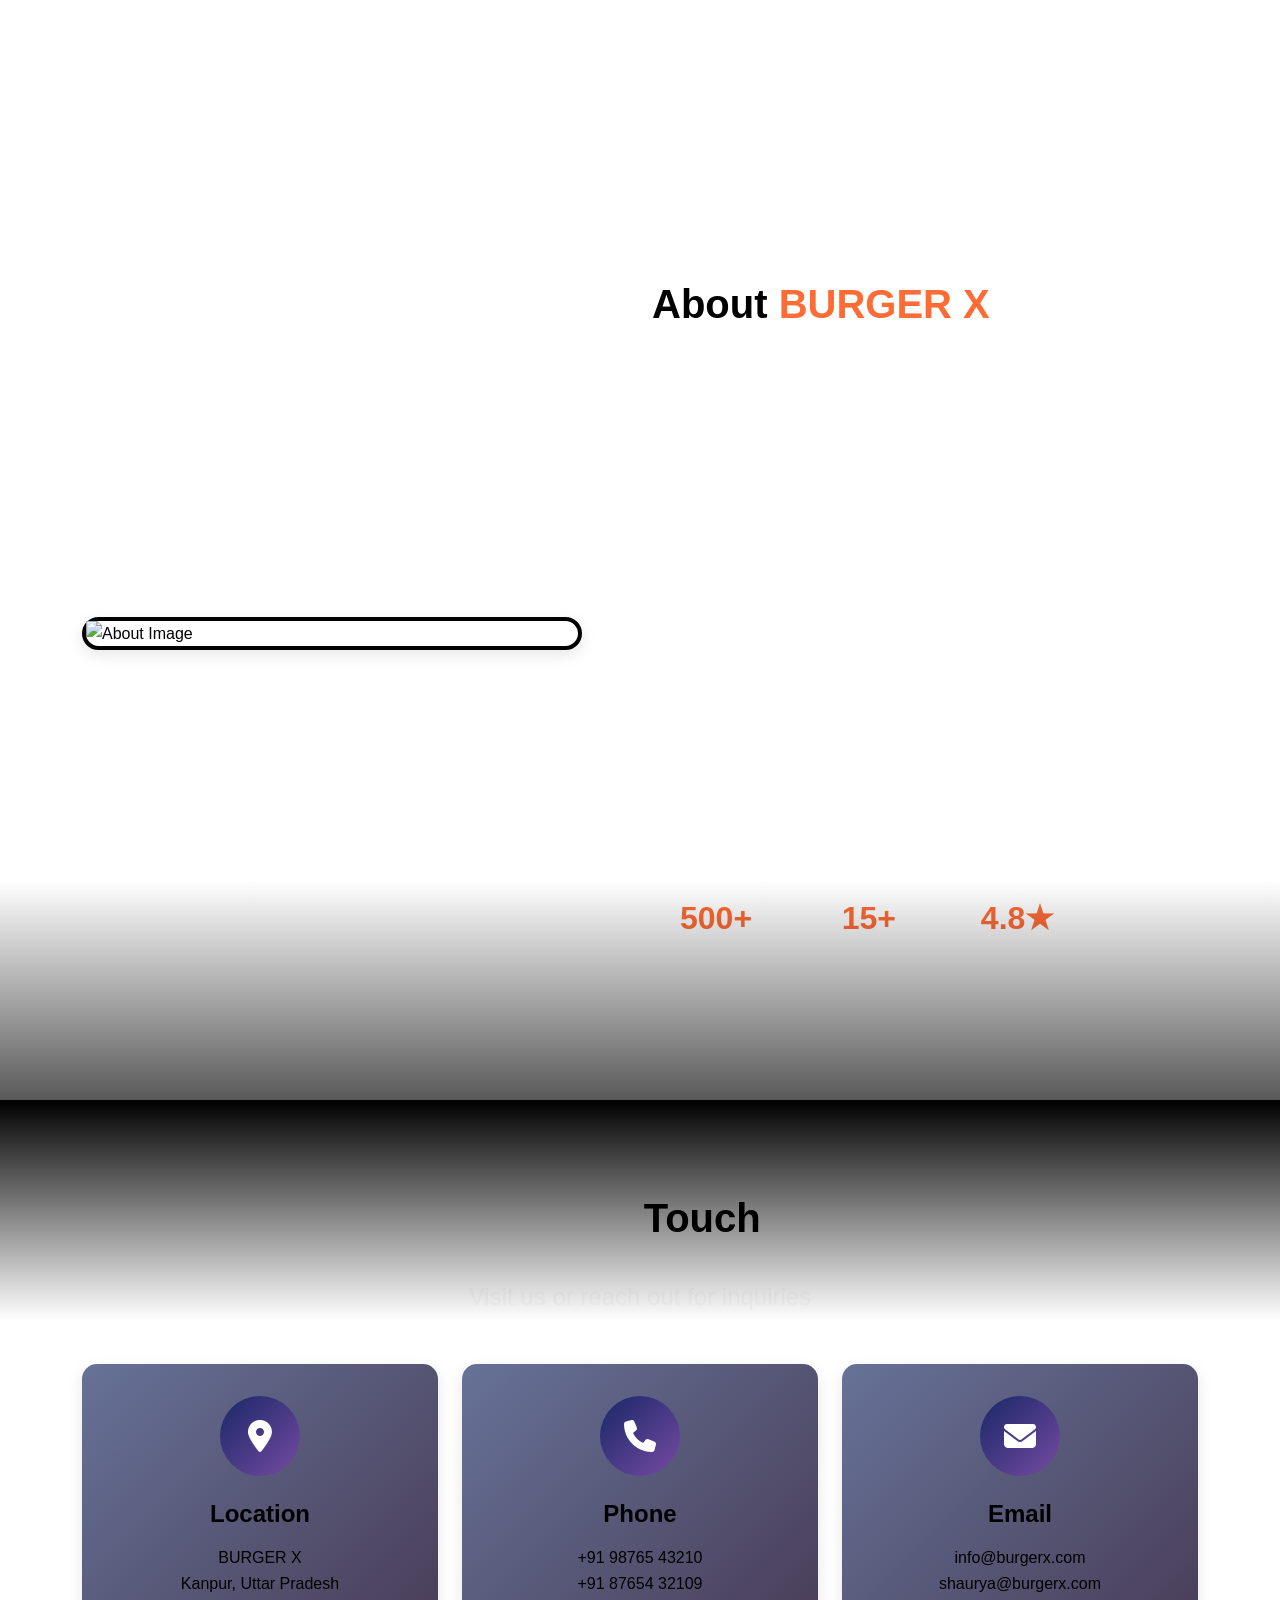
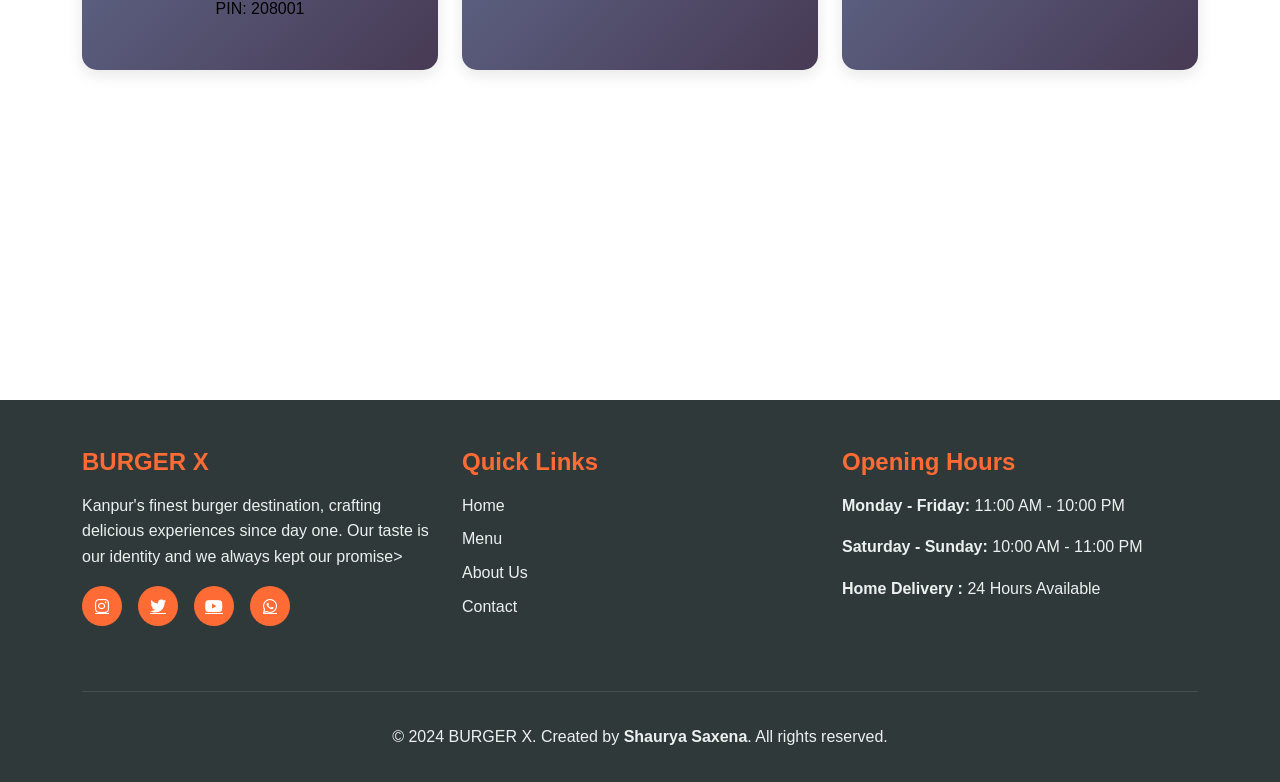
==== commit 5b4ce2b7: "js" ====
--- a/sindex.html
+++ b/sindex.html
@@ -44,6 +44,11 @@
                             <span class="cart-badge" id="cartCount">0</span>
                         </a>
                     </li>
+                    <li class="nav-item" id="authNav">
+                        <a class="nav-link" href="/auth">
+                            Login
+                        </a>
+                    </li>
                 </ul>
             </div>
         </div>
@@ -95,7 +100,7 @@
                     <div class="about-image">
                         <div class="about-image-wrapper">
                            
-                            <img src="sajad-nazeran-1iiPRVapgrw-unsplash.jpg" alt="About Image" >
+                            <img src="image/sajad-nazeran-1iiPRVapgrw-unsplash.jpg" alt="About Image" >
                         
                         </div>
                     </div>
--- a/style.css
+++ b/style.css
@@ -187,7 +187,7 @@
 /* ===== HERO SECTION ===== */
 .hero-section {
     /* background: linear-gradient(135deg, #667eea 0%, #764ba2 100%);
-   */  background-image:url(mae-mu-I7A_pHLcQK8-unsplash2222222.jpg);
+   */  background-image:url(image/mae-mu-I7A_pHLcQK8-unsplash2222222.jpg);
     background-repeat: no-repeat;
     background-size: cover;
     background-position-x: center;
@@ -368,7 +368,7 @@
   content: "";
   position: absolute;
   inset: 0;
-  background-image: url("sajad-nazeran-1iiPRVapgrw-unsplash.jpg");
+  background-image: url("image/sajad-nazeran-1iiPRVapgrw-unsplash.jpg");
   background-size: cover;
   background-position: center;
   filter: blur(10px);
@@ -524,7 +524,7 @@
   content: "";
   position: absolute;
   inset: 0;
-  background-image: url("sajad-nazeran-1iiPRVapgrw-unsplash.jpg");
+  background-image: url("image/sajad-nazeran-1iiPRVapgrw-unsplash.jpg");
   background-size: cover;
   background-position: center;
   height: 100%;
@@ -632,7 +632,7 @@
   content: "";
   position: absolute;
   inset: 0;
-  background-image: url("sajad-nazeran-1iiPRVapgrw-unsplash.jpg");
+  background-image: url("image/sajad-nazeran-1iiPRVapgrw-unsplash.jpg");
   background-size: cover;
   background-position: center;
   filter: blur(4px);
